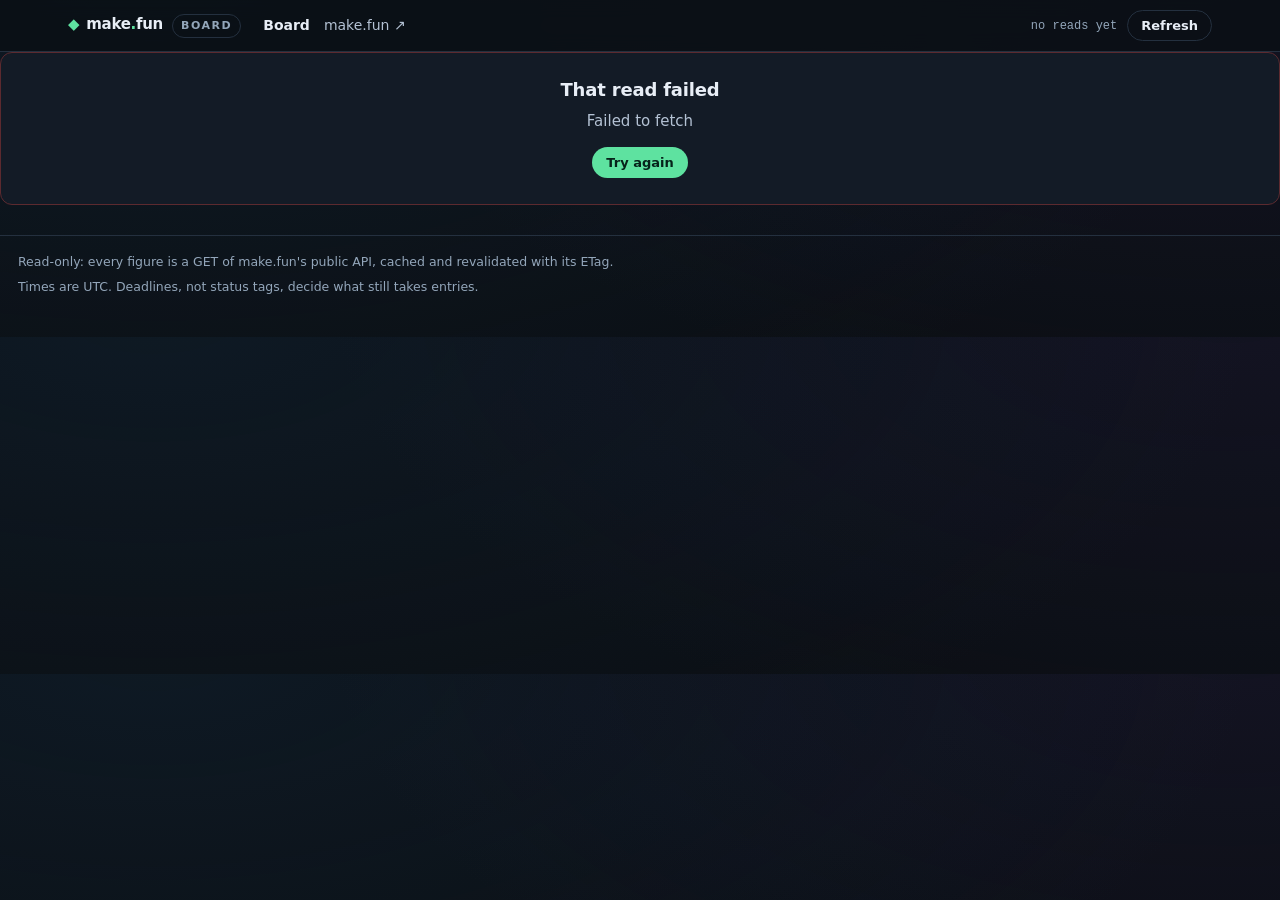
==== app/index.html @ bae96197 "make.fun frontend: board, bounty, leaderboard and profile on hash routes A static, no-build frontend" ====
<!doctype html>
<html lang="en">
  <head>
    <meta charset="utf-8" />
    <meta name="viewport" content="width=device-width, initial-scale=1" />
    <title>make.fun bounty board</title>
    <meta name="description" content="Open bounties on make.fun: each one's rewards, entry fee, deadline and entries, read from make.fun's public API." />
    <meta name="color-scheme" content="dark" />
    <link rel="stylesheet" href="style.css" />
    <script type="module" src="main.js"></script>
  </head>
  <body>
    <a class="skip" href="#main">Skip to content</a>

    <header class="top">
      <div class="top-in">
        <a class="brand" href="#/" aria-label="make.fun board, back to the bounty board">
          <span class="brand-mark" aria-hidden="true">◆</span>
          <span class="brand-text">make<span class="brand-dot">.</span>fun</span>
          <span class="brand-tag">board</span>
        </a>
        <nav class="top-nav" aria-label="Sections">
          <a href="#/" data-nav="board">Board</a>
          <a href="https://make.fun/bounties" rel="noopener">make.fun ↗</a>
        </nav>
        <div class="top-side">
          <span id="net" class="net" aria-live="polite">live data</span>
          <button id="refresh" class="btn btn-ghost" type="button">Refresh</button>
        </div>
      </div>
    </header>

    <main id="main" tabindex="-1"></main>

    <footer class="foot">
      <p>Read-only: every figure is a GET of make.fun's public API, cached and revalidated with its ETag.</p>
      <p id="foot-note" class="foot-note">Times are UTC. Deadlines, not status tags, decide what still takes entries.</p>
    </footer>

    <noscript>
      <p class="noscript">This board is a small JavaScript app: it needs scripting on to read make.fun's API.</p>
    </noscript>
  </body>
</html>
---- app/style.css ----
/* make.fun board — one stylesheet, no framework, no font or image from another origin. */

:root {
  --bg: #0b0f14;
  --bg-soft: #111823;
  --panel: #131b26;
  --panel-2: #182131;
  --line: #24303f;
  --line-soft: #1b2431;
  --ink: #e8eef6;
  --ink-2: #b4c2d4;
  --ink-3: #93a6ba;
  --accent: #5ee2a0;
  --accent-ink: #06231a;
  --gold: #ffc85c;
  --blue: #7cb8ff;
  --rose: #ff8f9c;
  --violet: #b79cff;
  --radius: 12px;
  --radius-sm: 8px;
  --shadow: 0 1px 2px #0006, 0 8px 24px #0000004d;
  --row-h: 46px;
  --mono: ui-monospace, SFMono-Regular, "SF Mono", Menlo, Consolas, "Liberation Mono", monospace;
  --sans: system-ui, -apple-system, "Segoe UI", Roboto, "Helvetica Neue", Arial, sans-serif;
}

* { box-sizing: border-box; }

html, body { margin: 0; padding: 0; }

body {
  background:
    radial-gradient(1100px 520px at 12% -8%, #16324a4d, transparent),
    radial-gradient(900px 460px at 96% -12%, #2c1f4d40, transparent),
    var(--bg);
  color: var(--ink);
  font: 15px/1.55 var(--sans);
  -webkit-text-size-adjust: 100%;
}

a { color: var(--blue); text-decoration: none; }
a:hover { text-decoration: underline; }
:focus-visible { outline: 2px solid var(--accent); outline-offset: 2px; border-radius: 4px; }

h1, h2, h3, h4 { margin: 0; line-height: 1.25; font-weight: 650; letter-spacing: -0.01em; }
h1 { font-size: clamp(22px, 2.6vw, 30px); }
h2 { font-size: 18px; }
h3 { font-size: 15px; }
p { margin: 0 0 10px; }
code { font: 13px/1.4 var(--mono); background: #0c121b; border: 1px solid var(--line-soft); padding: 1px 5px; border-radius: 5px; }

.skip {
  position: absolute; left: -9999px; top: 0; z-index: 20;
  background: var(--accent); color: var(--accent-ink); padding: 8px 12px; border-radius: 0 0 8px 0;
}
.skip:focus { left: 0; }
.sr-only {
  position: absolute; width: 1px; height: 1px; margin: -1px; padding: 0;
  overflow: hidden; clip: rect(0 0 0 0); white-space: nowrap; border: 0;
}
.noscript { margin: 24px; padding: 14px 16px; border: 1px solid var(--line); border-radius: var(--radius); background: var(--panel); }

/* ── top bar ───────────────────────────────────────────────────────────────── */

.top {
  position: sticky; top: 0; z-index: 10;
  backdrop-filter: blur(10px);
  background: #0b0f14cc;
  border-bottom: 1px solid var(--line);
}
.top-in {
  max-width: 1180px; margin: 0 auto;
  display: flex; align-items: center; gap: 14px;
  padding: 10px 18px;
}
.brand { display: inline-flex; align-items: baseline; gap: 7px; color: var(--ink); font-weight: 700; letter-spacing: -0.02em; }
.brand:hover { text-decoration: none; }
.brand-mark { color: var(--accent); font-size: 15px; }
.brand-dot { color: var(--accent); }
.brand-tag {
  font-size: 11px; text-transform: uppercase; letter-spacing: 0.14em; color: var(--ink-3);
  border: 1px solid var(--line); border-radius: 999px; padding: 2px 8px; margin-left: 2px;
}
.top-nav { display: flex; gap: 14px; margin-left: 8px; font-size: 14px; }
.top-nav a { color: var(--ink-2); }
.top-nav a[aria-current="page"] { color: var(--ink); font-weight: 600; }
.top-side { margin-left: auto; display: flex; align-items: center; gap: 10px; }
.net { font: 12px/1 var(--mono); color: var(--ink-3); white-space: nowrap; }
.net[data-tone="hit"] { color: var(--accent); }
.net[data-tone="stale"] { color: var(--gold); }

.btn {
  font: 600 13px/1 var(--sans); color: var(--ink);
  background: var(--panel-2); border: 1px solid var(--line);
  border-radius: 999px; padding: 8px 13px; cursor: pointer;
}
.btn:hover { border-color: #33445c; }
.btn:disabled { opacity: 0.55; cursor: default; }
.btn-ghost { background: transparent; }
.btn-accent { background: var(--accent); color: var(--accent-ink); border-color: transparent; }

/* ── page frame ────────────────────────────────────────────────────────────── */

.wrap { max-width: 1180px; margin: 0 auto; padding: 22px 18px 56px; }
.crumbs { display: flex; flex-wrap: wrap; gap: 8px; align-items: center; font-size: 13px; color: var(--ink-3); margin-bottom: 12px; }
.crumbs a { color: var(--ink-2); }
.spacer { flex: 1; }
.muted { color: var(--ink-3); }
.small { font-size: 13px; }
.mono { font-family: var(--mono); font-size: 12.5px; }
.nowrap { white-space: nowrap; }

.page-head { display: flex; flex-wrap: wrap; gap: 18px; align-items: flex-start; margin-bottom: 18px; }
.page-head .head-main { flex: 1 1 340px; min-width: 0; }
.page-head .head-side { flex: 0 1 300px; }
.lede { color: var(--ink-2); margin-top: 6px; max-width: 70ch; }

.chip-row { display: flex; flex-wrap: wrap; gap: 7px; margin: 12px 0; }
.chip {
  font: 12.5px/1 var(--sans); color: var(--ink-2);
  background: var(--panel); border: 1px solid var(--line-soft);
  border-radius: 999px; padding: 6px 11px;
}
.chip[aria-pressed="true"], .chip[data-on="true"] { background: #23354b; border-color: #33506f; color: var(--ink); }

/* ── stat blocks ───────────────────────────────────────────────────────────── */

.stats { display: flex; flex-wrap: wrap; gap: 10px; }
.stat {
  background: var(--panel); border: 1px solid var(--line-soft); border-radius: var(--radius-sm);
  padding: 9px 12px; min-width: 108px;
}
.stat .k { display: block; font-size: 11px; text-transform: uppercase; letter-spacing: 0.1em; color: var(--ink-3); }
.stat .v { display: block; font: 650 17px/1.3 var(--sans); color: var(--ink); margin-top: 2px; }
.stat .v.money { color: var(--accent); }
.stat .v.fee { color: var(--gold); }
.stat .v.soon { color: var(--rose); }
.stat .s { display: block; font-size: 12px; color: var(--ink-3); }

.panel {
  background: var(--panel); border: 1px solid var(--line-soft); border-radius: var(--radius);
  padding: 16px 18px; margin: 0 0 16px;
}
.panel > h2 { margin-bottom: 10px; }
.panel-head { display: flex; align-items: center; gap: 12px; flex-wrap: wrap; margin-bottom: 12px; }
.panel-head h2 { margin: 0; }

.kv { display: grid; grid-template-columns: repeat(auto-fit, minmax(190px, 1fr)); gap: 10px 18px; }
.kv div { min-width: 0; }
.kv dt { font-size: 11.5px; text-transform: uppercase; letter-spacing: 0.09em; color: var(--ink-3); }
.kv dd { margin: 3px 0 0; font-size: 14px; color: var(--ink); overflow-wrap: anywhere; }

/* ── pills and badges ──────────────────────────────────────────────────────── */

.pill {
  display: inline-flex; align-items: center; gap: 5px;
  font: 600 11.5px/1 var(--sans); letter-spacing: 0.02em;
  padding: 4px 9px; border-radius: 999px;
  border: 1px solid var(--line); background: var(--panel-2); color: var(--ink-2);
}
.pill.open { background: #10321f; border-color: #1f5c3a; color: var(--accent); }
.pill.shut { background: #2a2229; border-color: #4a3a41; color: var(--ink-3); }
.pill.soon { background: #3a2a12; border-color: #6b4d1c; color: var(--gold); }
.pill.prize { background: #1d2a44; border-color: #33507f; color: #cfe2ff; }
.pill.house { background: #2a2440; border-color: #463a70; color: var(--violet); }
.pill.warn { background: #3a1f24; border-color: #6b3039; color: var(--rose); }
.pill.plain { background: transparent; }
.verified { color: var(--accent); font-size: 12px; }
.avatar-wrap {
  width: 24px; height: 24px; flex: none;
  display: inline-flex; align-items: center; justify-content: center;
  border-radius: 999px; overflow: hidden;
  background: var(--panel-2); border: 1px solid var(--line);
}
.avatar-wrap.lg { width: 64px; height: 64px; border-width: 2px; }
.avatar-wrap .avatar { width: 100%; height: 100%; object-fit: cover; display: block; }
.avatar-wrap .initials { font: 700 10px/1 var(--sans); color: var(--ink-3); letter-spacing: 0.04em; }
.avatar-wrap.lg .initials { font-size: 22px; }

/* The one figure that keeps moving: its colour follows the clock, not the markup the view first drew. */
.stat .v[data-deadline], .fact .v[data-deadline] { color: var(--blue); }
.stat .v[data-deadline][data-tone="soon"], .fact .v[data-deadline][data-tone="soon"] { color: var(--rose); }
.stat .v[data-deadline][data-tone="open"], .fact .v[data-deadline][data-tone="open"] { color: var(--blue); }
.stat .v[data-deadline][data-tone="shut"], .fact .v[data-deadline][data-tone="shut"] { color: var(--ink-3); }

/* ── board cards ───────────────────────────────────────────────────────────── */

.cards { display: grid; grid-template-columns: repeat(auto-fill, minmax(330px, 1fr)); gap: 14px; }
.card {
  display: flex; flex-direction: column; gap: 11px;
  background: var(--panel); border: 1px solid var(--line-soft); border-radius: var(--radius);
  padding: 15px 16px;
}
.card:hover { border-color: #2c3d52; }
.card.ended { opacity: 0.72; }
.card-top { display: flex; align-items: center; gap: 9px; font-size: 12.5px; color: var(--ink-3); }
.card-title { font-size: 16px; font-weight: 640; color: var(--ink); }
.card-title a { color: inherit; }
.card-note { color: var(--ink-2); font-size: 13.5px; display: -webkit-box; -webkit-line-clamp: 2; -webkit-box-orient: vertical; overflow: hidden; }
.card-facts { display: grid; grid-template-columns: repeat(2, minmax(0, 1fr)); gap: 9px; margin-top: auto; }
.fact { background: var(--panel-2); border: 1px solid var(--line-soft); border-radius: var(--radius-sm); padding: 8px 10px; min-width: 0; }
.fact .k { display: block; font-size: 10.5px; text-transform: uppercase; letter-spacing: 0.1em; color: var(--ink-3); }
.fact .v { display: block; font-size: 14.5px; font-weight: 620; margin-top: 2px; }
.fact.money .v { color: var(--accent); }
.fact.fee .v { color: var(--gold); }
.fact.time .v { color: var(--blue); }
.fact.time.soon .v { color: var(--rose); }
.card-foot { display: flex; align-items: center; gap: 10px; font-size: 12.5px; color: var(--ink-3); }

/* ── tables (prizes, phases, solutions) ────────────────────────────────────── */

.rows { border: 1px solid var(--line-soft); border-radius: var(--radius-sm); overflow: hidden; }
.rows .row {
  display: grid; align-items: center; gap: 12px; padding: 9px 12px;
  border-top: 1px solid var(--line-soft); font-size: 13.5px;
}
.rows .row:first-child { border-top: 0; }
.rows .row.head { background: var(--panel-2); font-size: 11.5px; text-transform: uppercase; letter-spacing: 0.09em; color: var(--ink-3); }
.rows.prizes .row { grid-template-columns: 58px 1fr auto; }
.rows.phases .row { grid-template-columns: 1fr auto; }
.rows.sols .row { grid-template-columns: 1fr auto auto; }
.amt { color: var(--accent); font-weight: 620; font-variant-numeric: tabular-nums; }
.tnum { font-variant-numeric: tabular-nums; }

/* ── long text (rules, description) ────────────────────────────────────────── */

.prose { color: var(--ink-2); font-size: 14.5px; max-height: 320px; overflow: hidden; position: relative; }
.prose.open { max-height: none; }
.prose.fade::after {
  content: ""; position: absolute; inset: auto 0 0 0; height: 78px;
  background: linear-gradient(#131b2600, var(--panel));
  pointer-events: none;
}
.prose h3 { color: var(--ink); margin: 16px 0 7px; font-size: 15px; }
.prose h4 { color: var(--ink-2); margin: 14px 0 6px; font-size: 13.5px; text-transform: uppercase; letter-spacing: 0.06em; }
.prose ul, .prose ol { margin: 0 0 10px; padding-left: 20px; }
.prose li { margin: 3px 0; }
.prose strong { color: var(--ink); }
.crit { margin: 0; padding-left: 18px; color: var(--ink-2); font-size: 13.5px; }
.crit li { margin: 6px 0; }

/* ── leaderboard ───────────────────────────────────────────────────────────── */

/* The table and the entrant's own record side by side, the panel following the scroll. */
.lb-layout { display: grid; grid-template-columns: minmax(0, 1fr) 320px; gap: 14px; align-items: start; }
.lb-side { position: sticky; top: 66px; }
.lb-side .panel { margin-bottom: 0; }
@media (max-width: 1040px) {
  .lb-layout { grid-template-columns: 1fr; }
  .lb-side { position: static; }
}

.board-tools { display: flex; flex-wrap: wrap; gap: 10px; align-items: center; margin-bottom: 12px; }
.field { display: flex; align-items: center; gap: 7px; font-size: 13px; color: var(--ink-3); }
.field input[type="search"], .field input[type="text"] {
  font: 14px/1 var(--sans); color: var(--ink); background: var(--panel-2);
  border: 1px solid var(--line); border-radius: 999px; padding: 8px 12px; min-width: 190px;
}
.field label { cursor: pointer; }

.lb { border: 1px solid var(--line-soft); border-radius: var(--radius); overflow: hidden; background: var(--panel); }
.lb-head, .lb-row { display: grid; align-items: center; gap: 10px; padding: 0 12px; }
.lb-head {
  position: sticky; top: 0; z-index: 3;
  background: var(--panel-2); border-bottom: 1px solid var(--line);
  font-size: 11.5px; text-transform: uppercase; letter-spacing: 0.08em; color: var(--ink-3);
  height: 40px;
}
.lb-head button {
  background: none; border: 0; color: inherit; font: inherit; text-transform: inherit;
  letter-spacing: inherit; padding: 4px 0; cursor: pointer; text-align: left;
}
.lb-head button[data-sorted="true"] { color: var(--ink); }
/* A fixed height, so the drawn window never depends on the rows drawn into it. */
.lb-view { overflow: auto; height: 70vh; max-height: 70vh; contain: content; }
.lb-row {
  height: var(--row-h); border-bottom: 1px solid var(--line-soft);
  font-size: 13.5px; color: var(--ink-2);
}
.lb-row:hover { background: #18213180; }
.lb-row.picked { background: #1c2b3f; }
.lb-row.eligible { box-shadow: inset 3px 0 0 var(--accent); }
.lb-row > * { min-width: 0; overflow: hidden; text-overflow: ellipsis; white-space: nowrap; }
.lb-rank { font-variant-numeric: tabular-nums; font-weight: 620; color: var(--ink); text-align: right; }
.lb-rank.wins { color: var(--accent); }
.lb-who { display: flex; align-items: center; gap: 8px; }
.lb-who .t { color: var(--ink); font-weight: 600; }
.lb-who .s { color: var(--ink-3); font-size: 12.5px; }
.lb-num { text-align: right; font-variant-numeric: tabular-nums; color: var(--ink); }
.lb-num.dim { color: var(--ink-3); }
.lb-empty { padding: 26px 14px; text-align: center; color: var(--ink-3); }
.lb-foot { display: flex; gap: 12px; flex-wrap: wrap; align-items: center; margin-top: 10px; font-size: 12.5px; color: var(--ink-3); }
.detail { margin-top: 16px; }

.cols { counter-reset: none; }
.grid-cols { display: grid; gap: 10px; }

/* ── states ────────────────────────────────────────────────────────────────── */

.skeleton { background: linear-gradient(90deg, #182131, #1e2938, #182131); background-size: 200% 100%; animation: shimmer 1.3s linear infinite; border-radius: var(--radius-sm); }
.sk-card { height: 168px; }
.sk-line { height: 12px; margin: 8px 0; }
.sk-title { height: 22px; width: 45%; margin-bottom: 16px; }
@keyframes shimmer { from { background-position: 200% 0; } to { background-position: -200% 0; } }

.state { border: 1px solid var(--line); border-radius: var(--radius); background: var(--panel); padding: 26px 22px; text-align: center; }
.state h2 { margin-bottom: 8px; }
.state p { color: var(--ink-2); max-width: 60ch; margin: 0 auto 14px; }
.state.bad { border-color: #5c2a2f; }
.pcard { display: flex; gap: 10px; align-items: center; background: var(--panel); border: 1px solid var(--line-soft); border-radius: var(--radius-sm); padding: 10px 12px; }
.pcard .who { min-width: 0; }
.pcard .who .h { font-weight: 640; color: var(--ink); }

.foot { border-top: 1px solid var(--line); margin-top: 30px; padding: 16px 18px 34px; color: var(--ink-3); font-size: 12.5px; }
.foot p { max-width: 90ch; margin: 0 0 6px; }
.foot-note { color: var(--ink-3); }
#main { scroll-margin-top: 70px; }

/* ── phones ────────────────────────────────────────────────────────────────── */

@media (max-width: 760px) {
  .top-in { flex-wrap: wrap; gap: 10px; padding: 9px 14px; }
  .top-nav { order: 3; margin-left: 0; }
  .top-side { margin-left: auto; }
  .wrap { padding: 16px 14px 44px; }
  .cards { grid-template-columns: 1fr; }
  .page-head { gap: 12px; }
  .kv { grid-template-columns: 1fr; }
  .lb-head, .lb-row { gap: 8px; padding: 0 9px; }
  .lb-hide-sm { display: none; }
  .stat { min-width: 92px; padding: 8px 10px; }
  .stat .v { font-size: 15.5px; }
  .lb-view { height: 62vh; max-height: 62vh; }
}

@media (prefers-reduced-motion: reduce) {
  .skeleton { animation: none; }
  * { scroll-behavior: auto; }
}
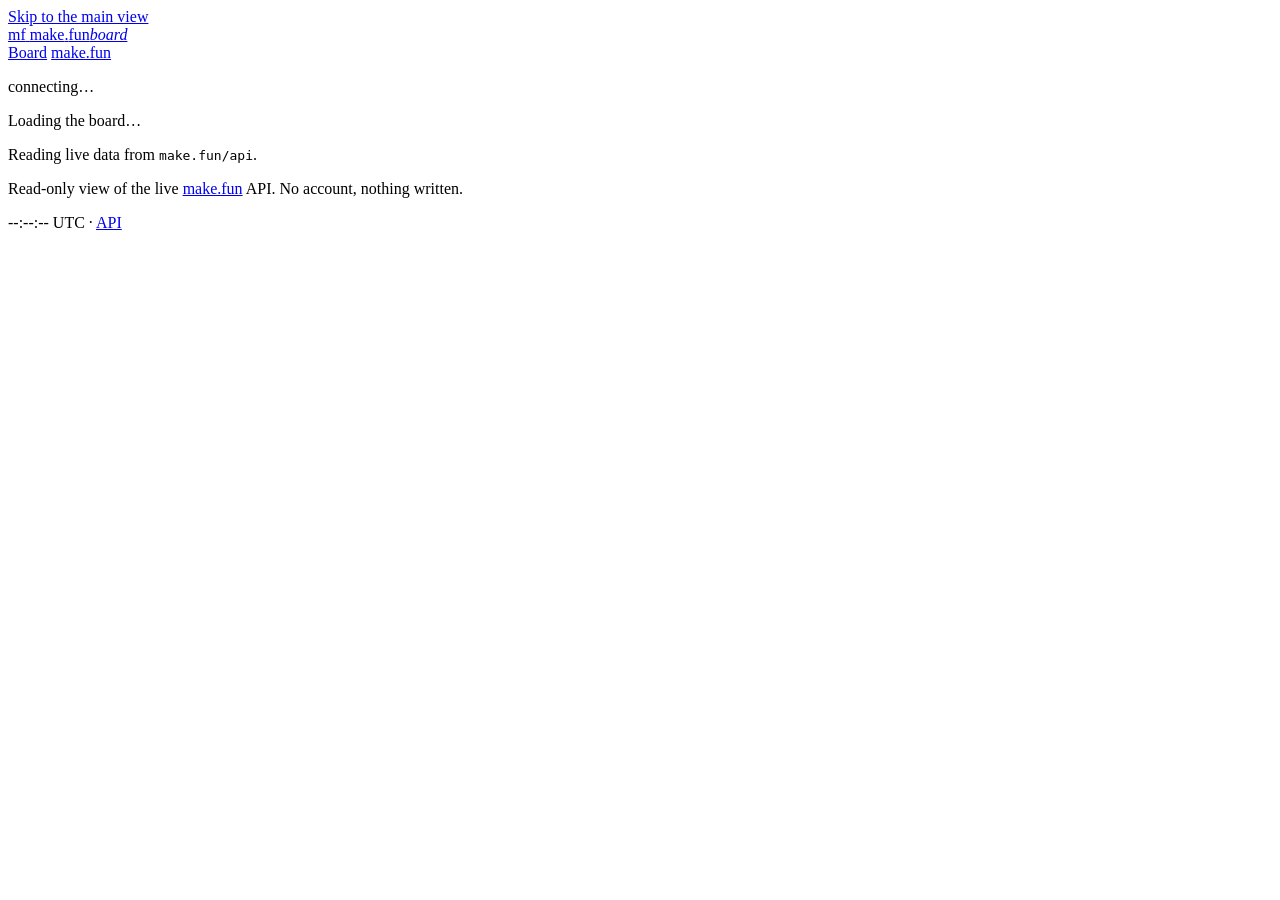
==== commit 89180fd7: "Rebuild the make.fun frontend entry from scratch" ====
--- a/app/index.html
+++ b/app/index.html
@@ -1,44 +1,47 @@
 <!doctype html>
 <html lang="en">
-  <head>
-    <meta charset="utf-8" />
-    <meta name="viewport" content="width=device-width, initial-scale=1" />
-    <title>make.fun bounty board</title>
-    <meta name="description" content="Open bounties on make.fun: each one's rewards, entry fee, deadline and entries, read from make.fun's public API." />
-    <meta name="color-scheme" content="dark" />
-    <link rel="stylesheet" href="style.css" />
-    <script type="module" src="main.js"></script>
-  </head>
-  <body>
-    <a class="skip" href="#main">Skip to content</a>
+<head>
+<meta charset="utf-8">
+<meta name="viewport" content="width=device-width, initial-scale=1">
+<meta name="color-scheme" content="dark light">
+<title>make.fun board — live bounties, leaderboards, profiles</title>
+<meta name="description" content="A fast read-only client for make.fun: open bounties with rewards, entry fees and countdowns, full bounty pages, live leaderboards and public profiles.">
+<link rel="stylesheet" href="/style.css">
+<link rel="icon" href="/icon.svg" type="image/svg+xml">
+</head>
+<body>
+<a class="skip" href="#view">Skip to the main view</a>
 
-    <header class="top">
-      <div class="top-in">
-        <a class="brand" href="#/" aria-label="make.fun board, back to the bounty board">
-          <span class="brand-mark" aria-hidden="true">◆</span>
-          <span class="brand-text">make<span class="brand-dot">.</span>fun</span>
-          <span class="brand-tag">board</span>
-        </a>
-        <nav class="top-nav" aria-label="Sections">
-          <a href="#/" data-nav="board">Board</a>
-          <a href="https://make.fun/bounties" rel="noopener">make.fun ↗</a>
-        </nav>
-        <div class="top-side">
-          <span id="net" class="net" aria-live="polite">live data</span>
-          <button id="refresh" class="btn btn-ghost" type="button">Refresh</button>
-        </div>
-      </div>
-    </header>
+<header class="top">
+  <div class="top-in">
+    <a class="brand" href="#/" aria-label="make.fun board, home">
+      <span class="brand-mark" aria-hidden="true">mf</span>
+      <span class="brand-text">make<span class="brand-dot">.</span>fun<em>board</em></span>
+    </a>
+    <nav class="topnav" aria-label="Primary">
+      <a href="#/" data-nav="board">Board</a>
+      <a href="https://make.fun/bounties" rel="noopener">make.fun</a>
+    </nav>
+    <p class="live" id="live" aria-live="polite" aria-atomic="true">connecting…</p>
+  </div>
+</header>
 
-    <main id="main" tabindex="-1"></main>
+<nav class="crumbs" id="crumbs" aria-label="Breadcrumb"></nav>
 
-    <footer class="foot">
-      <p>Read-only: every figure is a GET of make.fun's public API, cached and revalidated with its ETag.</p>
-      <p id="foot-note" class="foot-note">Times are UTC. Deadlines, not status tags, decide what still takes entries.</p>
-    </footer>
+<main id="view" tabindex="-1" aria-busy="true">
+  <div class="boot">
+    <p class="boot-line">Loading the board…</p>
+    <p class="boot-hint">Reading live data from <code>make.fun/api</code>.</p>
+  </div>
+</main>
 
-    <noscript>
-      <p class="noscript">This board is a small JavaScript app: it needs scripting on to read make.fun's API.</p>
-    </noscript>
-  </body>
+<footer class="foot">
+  <div class="foot-in">
+    <p>Read-only view of the live <a href="https://make.fun" rel="noopener">make.fun</a> API. No account, nothing written.</p>
+    <p class="foot-meta"><span id="clock">--:--:--</span> UTC · <a href="https://make.fun/api/openapi.json" rel="noopener">API</a></p>
+  </div>
+</footer>
+
+<script type="module" src="/main.js"></script>
+</body>
 </html>
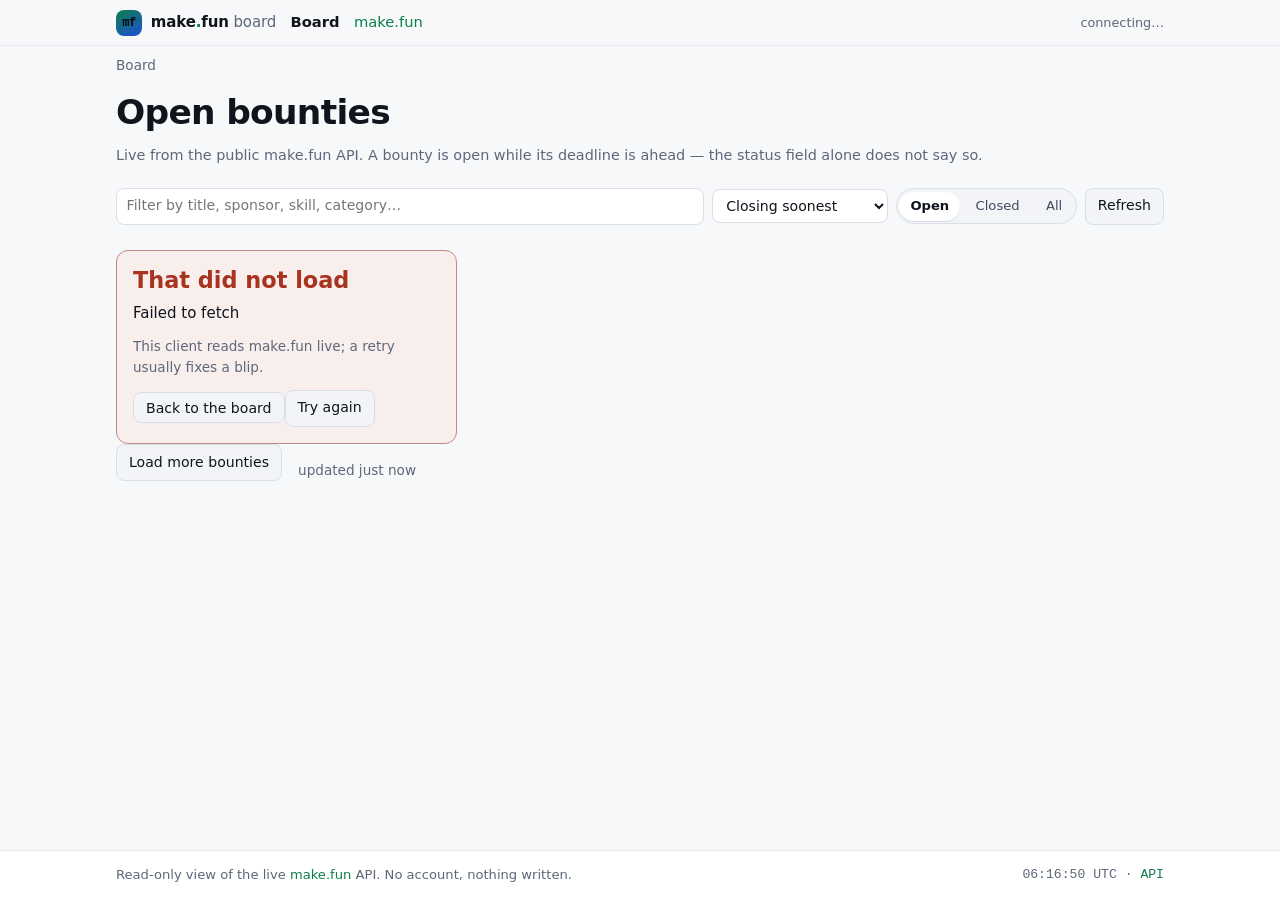
==== commit be01d6e5: "Use relative asset paths so the app works from a served output directory" ====
--- a/app/index.html
+++ b/app/index.html
@@ -6,8 +6,8 @@
 <meta name="color-scheme" content="dark light">
 <title>make.fun board — live bounties, leaderboards, profiles</title>
 <meta name="description" content="A fast read-only client for make.fun: open bounties with rewards, entry fees and countdowns, full bounty pages, live leaderboards and public profiles.">
-<link rel="stylesheet" href="/style.css">
-<link rel="icon" href="/icon.svg" type="image/svg+xml">
+<link rel="stylesheet" href="./style.css">
+<link rel="icon" href="./icon.svg" type="image/svg+xml">
 </head>
 <body>
 <a class="skip" href="#view">Skip to the main view</a>
@@ -42,6 +42,6 @@
   </div>
 </footer>
 
-<script type="module" src="/main.js"></script>
+<script type="module" src="./main.js"></script>
 </body>
 </html>
--- a/app/style.css
+++ b/app/style.css
@@ -0,0 +1,319 @@
+/* make.fun board — a plain-CSS client. No framework, no external fonts. */
+
+:root {
+  --bg: #08090c;
+  --bg-2: #0e1016;
+  --panel: #12151d;
+  --panel-2: #171b25;
+  --line: #232937;
+  --line-soft: #1b202b;
+  --ink: #eef1f7;
+  --ink-2: #b6becd;
+  --ink-3: #8b93a5;
+  --accent: #6ee7a8;
+  --accent-ink: #06210f;
+  --warm: #ffcc66;
+  --hot: #ff8a7a;
+  --cool: #8ab4ff;
+  --radius: 12px;
+  --radius-sm: 8px;
+  --rowh: 56px;
+  --wrap: 1080px;
+  --font: system-ui, -apple-system, "Segoe UI", Roboto, Helvetica, Arial, sans-serif;
+  --mono: ui-monospace, SFMono-Regular, Menlo, Consolas, "Liberation Mono", monospace;
+}
+
+@media (prefers-color-scheme: light) {
+  :root {
+    --bg: #f7f8fa;
+    --bg-2: #ffffff;
+    --panel: #ffffff;
+    --panel-2: #f2f4f8;
+    --line: #d9dee7;
+    --line-soft: #e7eaf0;
+    --ink: #10141c;
+    --ink-2: #414a5c;
+    --ink-3: #5d6779;
+    --accent: #0d7f4a;
+    --accent-ink: #ffffff;
+    --warm: #8a5a00;
+    --hot: #a8341f;
+    --cool: #1d4ed8;
+  }
+}
+
+* { box-sizing: border-box; }
+
+html { -webkit-text-size-adjust: 100%; }
+
+body {
+  margin: 0;
+  background: var(--bg);
+  color: var(--ink);
+  font: 15px/1.55 var(--font);
+  min-height: 100vh;
+  display: flex;
+  flex-direction: column;
+}
+
+h1, h2, h3, h4 { line-height: 1.22; margin: 0 0 .5rem; }
+h1 { font-size: clamp(1.5rem, 1.2rem + 1.6vw, 2.15rem); letter-spacing: -.02em; }
+h2 { font-size: clamp(1.15rem, 1.05rem + .5vw, 1.4rem); }
+h3 { font-size: 1rem; text-transform: uppercase; letter-spacing: .06em; color: var(--ink-3); }
+p { margin: 0 0 .7rem; }
+a { color: var(--accent); text-decoration: none; }
+a:hover { text-decoration: underline; }
+code, pre, .num { font-family: var(--mono); }
+code { font-size: .92em; background: var(--panel-2); padding: .1em .35em; border-radius: 5px; }
+hr { border: 0; border-top: 1px solid var(--line-soft); margin: 1.1rem 0; }
+:focus-visible { outline: 2px solid var(--accent); outline-offset: 2px; }
+
+.skip {
+  position: absolute; left: -9999px; top: 0; padding: .6rem .9rem;
+  background: var(--accent); color: var(--accent-ink); border-radius: 0 0 var(--radius-sm) 0;
+}
+.skip:focus { left: 0; z-index: 30; }
+
+/* ---------- top bar ---------- */
+
+.top {
+  position: sticky; top: 0; z-index: 20;
+  background: color-mix(in srgb, var(--bg) 88%, transparent);
+  backdrop-filter: blur(10px);
+  border-bottom: 1px solid var(--line-soft);
+}
+.top-in {
+  max-width: var(--wrap); margin: 0 auto;
+  display: flex; align-items: center; gap: .9rem;
+  padding: .6rem 1rem;
+}
+.brand { display: flex; align-items: center; gap: .55rem; color: var(--ink); flex: 0 0 auto; }
+.brand:hover { text-decoration: none; }
+.brand-mark {
+  width: 26px; height: 26px; border-radius: 8px; flex: 0 0 auto;
+  background: linear-gradient(150deg, var(--accent), var(--cool));
+  color: #05070a; font: 700 12px/26px var(--mono); text-align: center; letter-spacing: -.04em;
+}
+.brand-text { font-weight: 650; letter-spacing: -.01em; }
+.brand-dot { color: var(--accent); }
+.brand-text em { font-style: normal; color: var(--ink-3); font-weight: 500; margin-left: .3rem; }
+.topnav { display: flex; gap: .9rem; font-size: .92rem; }
+.topnav a[aria-current="page"] { color: var(--ink); font-weight: 600; }
+.live {
+  margin: 0 0 0 auto; font-size: .8rem; color: var(--ink-3);
+  white-space: nowrap; overflow: hidden; text-overflow: ellipsis;
+}
+.live b { color: var(--ink-2); font-weight: 600; }
+
+.crumbs { max-width: var(--wrap); width: 100%; margin: 0 auto; padding: .55rem 1rem 0; font-size: .85rem; color: var(--ink-3); }
+.crumbs:empty { display: none; }
+.crumbs a { color: var(--ink-2); }
+.crumbs .sep { margin: 0 .4rem; opacity: .55; }
+
+main { max-width: var(--wrap); width: 100%; margin: 0 auto; padding: 1rem 1rem 3rem; flex: 1 1 auto; }
+main:focus { outline: none; }
+main[aria-busy="true"] { cursor: progress; }
+
+/* ---------- shared bits ---------- */
+
+.pill {
+  display: inline-flex; align-items: center; gap: .3rem;
+  padding: .12rem .5rem; border-radius: 999px;
+  border: 1px solid var(--line); background: var(--panel-2);
+  font-size: .75rem; color: var(--ink-2); white-space: nowrap;
+}
+.pill.ok { color: var(--accent); border-color: color-mix(in srgb, var(--accent) 45%, var(--line)); }
+.pill.warm { color: var(--warm); border-color: color-mix(in srgb, var(--warm) 45%, var(--line)); }
+.pill.hot { color: var(--hot); border-color: color-mix(in srgb, var(--hot) 45%, var(--line)); }
+.pill.cool { color: var(--cool); border-color: color-mix(in srgb, var(--cool) 45%, var(--line)); }
+.pill.quiet { color: var(--ink-3); }
+
+.btn {
+  appearance: none; cursor: pointer;
+  background: var(--panel-2); color: var(--ink);
+  border: 1px solid var(--line); border-radius: var(--radius-sm);
+  padding: .42rem .75rem; font: inherit; font-size: .88rem;
+}
+.btn:hover { border-color: var(--ink-3); }
+.btn.primary { background: var(--accent); color: var(--accent-ink); border-color: transparent; font-weight: 600; }
+.btn[disabled] { opacity: .55; cursor: default; }
+
+.card {
+  background: var(--panel); border: 1px solid var(--line-soft);
+  border-radius: var(--radius); padding: 1rem;
+}
+section.block { margin: 1.2rem 0 0; }
+section.block > h2 { margin-bottom: .6rem; }
+
+.head { display: flex; flex-wrap: wrap; align-items: flex-end; gap: .6rem 1rem; margin-bottom: .8rem; }
+.head h1 { margin: 0; }
+.head .sub { color: var(--ink-3); font-size: .9rem; margin: 0; }
+
+.stats { display: flex; flex-wrap: wrap; gap: .5rem; margin: .2rem 0 .2rem; }
+.stat {
+  background: var(--panel); border: 1px solid var(--line-soft); border-radius: var(--radius-sm);
+  padding: .45rem .65rem; min-width: 104px;
+}
+.stat dt { font-size: .7rem; text-transform: uppercase; letter-spacing: .07em; color: var(--ink-3); }
+.stat dd { margin: .1rem 0 0; font: 600 1.05rem/1.2 var(--font); }
+.stat dd small { font-weight: 500; font-size: .78rem; color: var(--ink-3); }
+
+.note { color: var(--ink-3); font-size: .85rem; }
+.mono-note { font-family: var(--mono); font-size: .78rem; color: var(--ink-3); word-break: break-all; }
+
+.boot { padding: 3rem 0; color: var(--ink-3); }
+.boot-line { font-size: 1.05rem; color: var(--ink-2); }
+.skel { height: 84px; border-radius: var(--radius); background: var(--panel); border: 1px solid var(--line-soft); margin-bottom: .7rem; }
+
+.err {
+  border: 1px solid color-mix(in srgb, var(--hot) 50%, var(--line));
+  background: color-mix(in srgb, var(--hot) 8%, var(--panel));
+  border-radius: var(--radius); padding: 1rem;
+}
+.err h2 { color: var(--hot); }
+
+/* ---------- board ---------- */
+
+.toolbar {
+  display: flex; flex-wrap: wrap; gap: .5rem; align-items: center;
+  position: sticky; top: 47px; z-index: 10;
+  padding: .55rem 0; margin-bottom: .3rem;
+  background: linear-gradient(var(--bg) 70%, transparent);
+}
+.toolbar input[type="search"], .toolbar select {
+  background: var(--panel); color: var(--ink); border: 1px solid var(--line);
+  border-radius: var(--radius-sm); padding: .42rem .6rem; font: inherit; font-size: .88rem;
+}
+.toolbar input[type="search"] { flex: 1 1 220px; min-width: 0; }
+.tabs { display: flex; gap: .25rem; padding: .15rem; background: var(--panel-2); border-radius: 999px; border: 1px solid var(--line); }
+.tabs button {
+  appearance: none; background: none; border: 0; color: var(--ink-2); font: inherit; font-size: .82rem;
+  padding: .28rem .7rem; border-radius: 999px; cursor: pointer;
+}
+.tabs button[aria-pressed="true"] { background: var(--panel); color: var(--ink); font-weight: 600; box-shadow: 0 1px 0 var(--line); }
+
+.grid { display: grid; gap: .8rem; grid-template-columns: repeat(auto-fill, minmax(320px, 1fr)); }
+
+.bcard { display: flex; flex-direction: column; gap: .55rem; position: relative; }
+.bcard:hover { border-color: var(--line); }
+.top-row { display: flex; align-items: center; gap: .45rem; flex-wrap: wrap; font-size: .78rem; color: var(--ink-3); }
+.top-row .note { font-size: .78rem; }
+.bcard .top-row { display: flex; align-items: center; gap: .5rem; font-size: .78rem; color: var(--ink-3); }
+.bcard h3.title { font-size: 1.02rem; text-transform: none; letter-spacing: -.01em; color: var(--ink); margin: 0; }
+.bcard h3.title a { color: inherit; }
+.bcard h3.title a:hover { color: var(--accent); text-decoration: none; }
+.bcard .sponsor { display: inline-flex; align-items: center; gap: .35rem; color: var(--ink-2); }
+.bcard .sponsor img { width: 16px; height: 16px; border-radius: 4px; }
+.bcard .desc {
+  margin: 0; color: var(--ink-2); font-size: .86rem;
+  display: -webkit-box; -webkit-line-clamp: 2; -webkit-box-orient: vertical; overflow: hidden;
+}
+.bcard .prices { display: flex; flex-wrap: wrap; gap: .35rem; align-items: baseline; }
+.price { font-weight: 700; font-size: 1.12rem; letter-spacing: -.02em; }
+.price.pot { color: var(--warm); }
+.bcard .facts { display: flex; flex-wrap: wrap; gap: .35rem .5rem; align-items: center; margin-top: auto; padding-top: .35rem; border-top: 1px solid var(--line-soft); }
+.spacer { flex: 1 1 auto; }
+.ended .title a, .ended .price { opacity: .62; }
+
+/* ---------- bounty page ---------- */
+
+.bounty-hero { display: grid; gap: 1rem; grid-template-columns: minmax(0, 2fr) minmax(220px, 1fr); }
+@media (max-width: 780px) { .bounty-hero { grid-template-columns: 1fr; } }
+.bounty-hero .lede { color: var(--ink-2); }
+.side { display: grid; gap: .5rem; align-content: start; }
+.side .row { display: flex; justify-content: space-between; gap: .6rem; padding: .35rem 0; border-bottom: 1px dashed var(--line-soft); font-size: .88rem; }
+.side .row:last-child { border-bottom: 0; }
+.side .row dt { color: var(--ink-3); }
+.side .row dd { margin: 0; text-align: right; font-weight: 600; }
+
+.split { display: grid; gap: 1rem; grid-template-columns: repeat(auto-fit, minmax(280px, 1fr)); }
+.table-wrap { max-width: 100%; overflow-x: auto; border: 1px solid var(--line-soft); border-radius: var(--radius-sm); }
+.table { width: 100%; border-collapse: collapse; font-size: .88rem; }
+.table th, .table td { text-align: left; padding: .35rem .5rem; border-bottom: 1px solid var(--line-soft); }
+.table tr:last-child td { border-bottom: 0; }
+.table th { color: var(--ink-3); font-weight: 600; font-size: .75rem; text-transform: uppercase; letter-spacing: .06em; }
+.table td.n, .table th.n { text-align: right; font-family: var(--mono); }
+
+.timeline { list-style: none; margin: 0; padding: 0; display: grid; gap: .7rem; }
+.timeline li { border-left: 2px solid var(--line); padding: .1rem 0 .1rem .8rem; }
+.timeline li.running { border-color: var(--accent); }
+.timeline .when { font-size: .78rem; color: var(--ink-3); font-family: var(--mono); }
+.timeline .what { font-weight: 600; }
+
+.list { margin: 0; padding-left: 1.1rem; color: var(--ink-2); }
+.list li { margin-bottom: .3rem; }
+.prose { color: var(--ink-2); max-width: 74ch; overflow-wrap: anywhere; }
+.prose h2, .prose h3, .prose h4 { color: var(--ink); text-transform: none; letter-spacing: 0; margin-top: 1.1rem; }
+.prose h3 { font-size: 1.02rem; }
+.prose ul, .prose ol { padding-left: 1.2rem; }
+.prose li { margin-bottom: .28rem; }
+.prose pre { background: var(--panel-2); border: 1px solid var(--line-soft); border-radius: var(--radius-sm); padding: .6rem .7rem; overflow-x: auto; font-size: .82rem; }
+.prose code { background: var(--panel-2); }
+.prose blockquote { margin: 0 0 .7rem; padding: .1rem .8rem; border-left: 2px solid var(--line); color: var(--ink-3); }
+.prose.clamp { max-height: 22rem; overflow: hidden; position: relative; }
+.prose.clamp::after { content: ""; position: absolute; inset: auto 0 0; height: 4rem; background: linear-gradient(transparent, var(--panel)); }
+
+/* ---------- leaderboard ---------- */
+
+.lb-head { display: grid; grid-template-columns: var(--cols); gap: .5rem; align-items: center; padding: .4rem .6rem; font-size: .72rem; text-transform: uppercase; letter-spacing: .06em; color: var(--ink-3); border-bottom: 1px solid var(--line); }
+.vwrap { overflow: auto; max-height: min(70vh, 720px); border: 1px solid var(--line-soft); border-radius: var(--radius); background: var(--panel); }
+.vpad { position: relative; width: 100%; }
+.vrow {
+  position: absolute; left: 0; right: 0; height: var(--rowh);
+  display: grid; grid-template-columns: var(--cols); gap: .5rem; align-items: center;
+  padding: 0 .6rem; border-bottom: 1px solid var(--line-soft); font-size: .87rem;
+}
+.vrow:hover { background: var(--panel-2); }
+.vrow .rank { font: 700 .95rem/1 var(--mono); color: var(--ink-3); }
+.vrow.top1 .rank { color: var(--warm); }
+.vrow .who { min-width: 0; }
+.vrow .who .h { display: flex; align-items: center; gap: .4rem; min-width: 0; }
+.vrow .who .h a { font-weight: 600; color: var(--ink); overflow: hidden; text-overflow: ellipsis; white-space: nowrap; }
+.vrow .who .h .range { flex: 0 0 auto; font-family: var(--mono); }
+.vrow .who .t { color: var(--ink-3); font-size: .78rem; overflow: hidden; text-overflow: ellipsis; white-space: nowrap; display: block; }
+.vrow .cell { font-family: var(--mono); font-size: .82rem; color: var(--ink-2); overflow: hidden; text-overflow: ellipsis; white-space: nowrap; }
+.vrow .cell.num, .lb-head .sortable.num { text-align: right; }
+.vrow .cell.flags { display: flex; gap: .3rem; align-items: center; overflow: hidden; font-family: var(--font); }
+.vrow .cell b { color: var(--ink); font-weight: 600; }
+.lb-head .sortable:hover { color: var(--ink); text-decoration: underline; }
+.av { width: 26px; height: 26px; border-radius: 999px; background: var(--panel-2); flex: 0 0 auto; object-fit: cover; }
+
+/* ---------- profile ---------- */
+
+.p-head { display: flex; gap: 1rem; align-items: center; flex-wrap: wrap; }
+.p-head .pfp { width: 72px; height: 72px; border-radius: 999px; background: var(--panel-2); object-fit: cover; }
+.p-head .id { min-width: 0; }
+.p-head .handle { font-family: var(--mono); color: var(--ink-3); }
+.bio { max-width: 70ch; color: var(--ink-2); }
+.sol { display: flex; gap: .6rem; align-items: flex-start; padding: .6rem 0; border-bottom: 1px solid var(--line-soft); }
+.sol:last-child { border-bottom: 0; }
+.sol .sol-main { min-width: 0; flex: 1 1 auto; }
+.sol .sol-title { font-weight: 600; }
+.sol .sol-sub { font-size: .8rem; color: var(--ink-3); }
+.sol .sol-side { text-align: right; white-space: nowrap; }
+
+/* ---------- footer ---------- */
+
+.foot { border-top: 1px solid var(--line-soft); background: var(--bg-2); }
+.foot-in {
+  max-width: var(--wrap); margin: 0 auto; padding: .9rem 1rem;
+  display: flex; flex-wrap: wrap; gap: .4rem 1rem; justify-content: space-between;
+  font-size: .82rem; color: var(--ink-3);
+}
+.foot p { margin: 0; }
+.foot-meta { font-family: var(--mono); }
+
+@media (prefers-reduced-motion: reduce) {
+  * { animation: none !important; transition: none !important; scroll-behavior: auto !important; }
+}
+
+@media (max-width: 560px) {
+  body { font-size: 14.5px; }
+  .toolbar { top: 44px; }
+  .grid { grid-template-columns: 1fr; }
+  .lb-head, .vrow { grid-template-columns: var(--cols-sm, var(--cols)); }
+  .lb-head .extra, .vrow .cell.extra { display: none; }
+  .stat { min-width: 88px; flex: 1 1 88px; }
+  .bounty-hero { grid-template-columns: 1fr; }
+  h1 { font-size: 1.45rem; }
+}
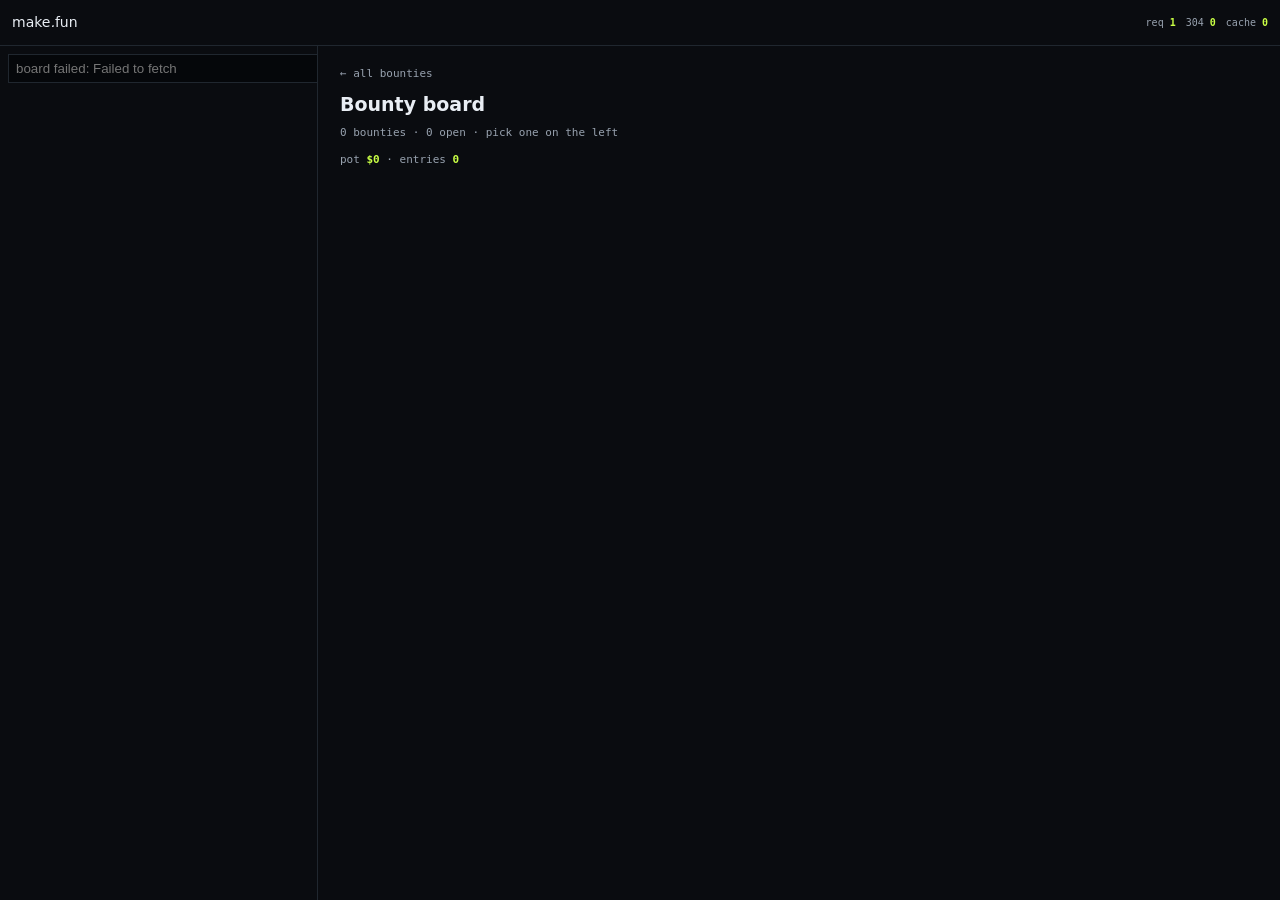
==== commit e7169556: "Rebuild the make.fun board as one inline page with an ETag cache and a virtual leaderboard" ====
--- a/app/index.html
+++ b/app/index.html
@@ -1,47 +1,148 @@
-<!doctype html>
-<html lang="en">
-<head>
-<meta charset="utf-8">
-<meta name="viewport" content="width=device-width, initial-scale=1">
-<meta name="color-scheme" content="dark light">
-<title>make.fun board — live bounties, leaderboards, profiles</title>
-<meta name="description" content="A fast read-only client for make.fun: open bounties with rewards, entry fees and countdowns, full bounty pages, live leaderboards and public profiles.">
-<link rel="stylesheet" href="./style.css">
-<link rel="icon" href="./icon.svg" type="image/svg+xml">
-</head>
-<body>
-<a class="skip" href="#view">Skip to the main view</a>
+<!doctype html><html lang=en><head><meta charset=utf-8><meta name=viewport content="width=device-width,initial-scale=1"><title>make.fun · board</title>
+<style>
+body{margin:0;height:100vh;display:grid;grid-template:46px 1fr/318px 1fr;overflow:hidden;background:#0a0c10;color:#e9eef4;font:14px/1.5 system-ui,sans-serif}
+a{color:inherit;text-decoration:none}[hidden]{display:none!important}
+header{grid-column:1/3;display:flex;justify-content:space-between;align-items:center;padding:0 12px;border-bottom:1px solid #20272f}
+#m{display:flex;gap:10px;font:10px monospace;color:#98a2af}
+#l{overflow-y:auto;overflow-x:hidden;border-right:1px solid #20272f}
+#f{display:block;width:calc(100% - 16px);margin:8px;padding:6px 7px;background:#05070a;border:1px solid #20272f;color:inherit}
+#r a{display:block;padding:9px 12px;border-bottom:1px solid #12171d}
+#r a:hover,#r a.o{background:#11161c}
+#r a>b{display:block;color:#e9eef4;font-size:13px;white-space:nowrap;overflow:hidden;text-overflow:ellipsis;padding-right:58px}
+#r i{float:right;font:11px monospace;color:#98a2af;font-style:normal}
+#r small{display:block;font:10px monospace;color:#98a2af;white-space:nowrap;overflow:hidden;text-overflow:ellipsis}
+#v>a,p{font:11px/1.7 monospace;color:#98a2af}
+#r small b{margin-right:4px}
+b,p b{color:#c9ff45}
+#v{overflow-y:auto;padding:16px 22px 40px}
+#l,#v{scrollbar-width:thin;scrollbar-color:#2a333d #0a0c10}
+h1{font-size:19px;margin:6px 0}
+p{margin:0 0 8px}
+.bt{display:inline-block;margin:2px 0 10px;padding:6px 10px;background:#c9ff45;color:#000;font:700 12px system-ui}
+.vh,.vr{display:grid;grid-template-columns:46px 1fr 110px 86px;align-items:center;padding:0 26px;font:11px monospace}
+.vh{height:24px;font-size:9px;text-transform:uppercase;color:#98a2af;border-bottom:1px solid #20272f}
+.vh span:nth-child(n+3),.vr span:nth-child(n+3){text-align:right}
+.vs{height:calc(100vh - 158px);overflow:auto;max-width:820px}
+.vr{height:34px;border-bottom:1px solid #141a21}
+@media(max-width:700px){body{grid-template:46px 1fr/1fr}body.det #l{display:none}body:not(.det) #v{display:none}}
+</style>
+</head><body>
+<header><a href="#/">make<i>.</i>fun</a><div id=m><span>req <b id=q1>0</b></span><span>304 <b id=q2>0</b></span><span>cache <b id=q3>0</b></span></div></header>
+<aside id=l><input id=f placeholder="Filter title or slug"><div id=r></div></aside>
+<section id=v></section>
+<script>
+const A='https://make.fun/api',M=new Map(),S={q:0,a:0,c:0},D=document,$=s=>D.querySelector(s),en=encodeURIComponent;
+const h=s=>(s==null?'':''+s).replace(/</g,'&lt;');
+const cd=d=>{const s=(Date.parse(d)-Date.now())/1e3|0,p=n=>('0'+n).slice(-2);return s<1?'closed':(s>86400?(s/86400|0)+'d ':'')+p(s%86400/3600|0)+':'+p(s%3600/60|0)+':'+p(s%60)};
+const N0=20;
+let B=[],cur='',R=new Map(),K=[],CD=[];
+const cnt=()=>{$('#q1').textContent=S.q;$('#q2').textContent=S.a;$('#q3').textContent=S.c};
 
-<header class="top">
-  <div class="top-in">
-    <a class="brand" href="#/" aria-label="make.fun board, home">
-      <span class="brand-mark" aria-hidden="true">mf</span>
-      <span class="brand-text">make<span class="brand-dot">.</span>fun<em>board</em></span>
-    </a>
-    <nav class="topnav" aria-label="Primary">
-      <a href="#/" data-nav="board">Board</a>
-      <a href="https://make.fun/bounties" rel="noopener">make.fun</a>
-    </nav>
-    <p class="live" id="live" aria-live="polite" aria-atomic="true">connecting…</p>
-  </div>
-</header>
+async function get(p){
+const u=A+p,c=M.get(u),n=Date.now();
+if(c&&n-c.t<8e3){S.c++;cnt();return c.b}
+const k={Accept:'application/json'};
+if(c&&c.e)k['If-None-Match']=c.e;
+if(c&&c.l)k['If-Modified-Since']=c.l;
+S.q++;cnt();
+const r=await fetch(u,{headers:k});
+if(r.status==304&&c){S.a++;c.t=n;cnt();return c.b}
+if(!r.ok)throw Error(r.status);
+const b=await r.json();
+M.set(u,{e:r.headers.get('ETag'),l:r.headers.get('Last-Modified'),b,t:n});
+return b
+}
 
-<nav class="crumbs" id="crumbs" aria-label="Breadcrumb"></nav>
+function paint(){
+const H=$('#r'),f=$('#f').value.trim().toLowerCase(),n=Date.now();
+K=[];
+for(const i of B){
+let r=R.get(i.slug);
+if(!r){
+const a=D.createElement('a');
+a.href='#/bounty/'+i.slug;
+a.innerHTML='<i></i><b></b><small><b></b><span></span></small>';
+R.set(i.slug,r={a,n:a.children[1],t:a.children[0],s:a.children[2].children})
+}
+r.a.dataset.l=Date.parse(i.deadline)>n?1:0;
+r.n.textContent=i.title||i.slug;
+r.t.textContent=cd(i.deadline);
+r.s[0].textContent='$'+i.rewardAmount;
+r.s[1].textContent='pot $'+(+(i.potUsd??i.rewardAmount))+(i.entryFeeUsd?' · fee $'+i.entryFeeUsd:' · free')+' · '+(i.submissionCount||0)+' in';
+r.d=i.deadline;H.append(r.a);K.push(r);
+r.a.hidden=!!f&&!(i.slug+' '+i.title).toLowerCase().includes(f)
+}
+}
 
-<main id="view" tabindex="-1" aria-busy="true">
-  <div class="boot">
-    <p class="boot-line">Loading the board…</p>
-    <p class="boot-hint">Reading live data from <code>make.fun/api</code>.</p>
-  </div>
-</main>
+function vlist(d){
+const a=d.entries||[],N=20,H=34;
+const b=D.createElement('div');
+b.innerHTML='<div class=vh><span>#</span><span>handle</span><span>win rate</span><span>size</span></div><div class=vs><i></i>'+'<div class=vr><span></span><a></a><span></span><span></span></div>'.repeat(N)+'<i></i></div>';
+const sc=b.lastChild,RS=[...sc.querySelectorAll('.vr')];
+const draw=()=>{
+const t=Math.min(a.length-N,Math.max(0,sc.scrollTop/H|0));
+sc.firstChild.style.height=t*H+'px';
+sc.lastChild.style.height=Math.max(0,a.length-N-t)*H+'px';
+RS.forEach((r,i)=>{const v=a[t+i],c=r.children,q=v.display||{};
+r.hidden=!v;
+if(!v)return;
+c[0].textContent=v.rank||t+i+1;
+c[1].textContent=v.handle;c[1].href='#/u/'+en(v.handle||'');
+c[2].textContent=v.values.judge!=null?(v.values.judge/1e4).toFixed(1)+'%':(q[Object.keys(q)[0]]||'—');
+c[3].textContent=v.values.bytes!=null?(v.values.bytes>>10)+' KB':(q.size||'—')
+})};
+sc.onscroll=draw;draw();
+return b
+}
 
-<footer class="foot">
-  <div class="foot-in">
-    <p>Read-only view of the live <a href="https://make.fun" rel="noopener">make.fun</a> API. No account, nothing written.</p>
-    <p class="foot-meta"><span id="clock">--:--:--</span> UTC · <a href="https://make.fun/api/openapi.json" rel="noopener">API</a></p>
-  </div>
-</footer>
+async function draw(){
+const p=location.hash.replace(/^#\/?/,'').split('/'),a=p[0],b=decodeURIComponent(p[1]||'');
+cur=!a?'board':a==='bounty'&&b?(p[2]==='leaderboard'?'lb':'bn'):a==='u'&&b?'pf':'404';
+D.body.classList.toggle('det',cur!=='board');
+for(const[k,r]of R)r.a.classList.toggle('o',k===b);
+window.__shotReady=false;
+let t='Not found',s='no route at '+h(location.hash||'#/')+' · try #/ or #/u/&lt;handle&gt;',f='',x='',v,dl,bh;
+try{
+if(cur==='board'){
+t='Bounty board';s=B.length+' bounties · '+B.filter(i=>Date.parse(i.deadline)>Date.now()).length+' open · pick one on the left';
+const sum=k=>B.reduce((q,i)=>q+(+i[k]||0),0);f='pot <b>$'+sum('potUsd').toLocaleString()+'</b> · entries <b>'+sum('submissionCount').toLocaleString()+'</b>'
+}else if(cur==='bn'){
+const d=await get('/competitions/'+en(b));
+t=h(d.title||b);s=h('ends '+String(d.deadline||'').slice(0,10)+(Date.parse(d.deadline)>Date.now()?' · open':' · closed'));
+f='reward <b>$'+d.rewardAmount+'</b> · pot <b>$'+d.potUsd+'</b> · fee <b>'+(d.entryFeeUsd?'$'+d.entryFeeUsd:'free')+'</b> · entries <b>'+d.submissionCount+'</b> · ends in <b id=cd>'+cd(d.deadline)+'</b>';
+x='<a class=bt href="#/bounty/'+en(b)+'/leaderboard">Leaderboard →</a><p>'+h(d.summary)+'</p>';dl=d.deadline
+}else if(cur==='lb'){
+const d=await get('/competitions/'+en(b)+'/leaderboard'),a0=d.entries||[];
+t='Leaderboard';s=h((d.competition||{}).title||b)+' · '+(d.entries||[]).length+' entries · '+(d.phase||{}).title+' · '+N0+' rows mounted';bh='#/bounty/'+en(b);v=vlist(d);x='<div id=t></div><p>'+a0.length+' entries · '+N0+' rows in the DOM · scroll to move the window</p>'
+}else if(cur==='pf'){
+const d=await get('/profiles/'+en(b)).catch(()=>({})),c=d.record||{},e=d.solutions||[];
+t=h(d.handle||b);s=h(d.bio||'public make.fun profile');
+f='bounties <b>'+(c.competitions_entered??'—')+'</b> · wins <b>'+(c.competitions_won??'—')+'</b>';
+x='<p>'+e.slice(0,6).map(y=>'<a href="#/bounty/'+en((y.competition||{}).slug||'')+'">'+h((y.competition||{}).title)+'</a>').join('<br>')+'</p>'
+}
+}catch(err){t='Could not load';s=h(err.message||'request failed')}
+const cv=$('#v');
+cv.innerHTML='<a href="'+(bh||'#/')+'">'+(bh?'← bounty':'← all bounties')+'</a><h1>'+t+'</h1><p>'+s+'</p>'+(f?'<p>'+f+'</p>':'')+x;
+cv.scrollTop=0;
+if(v)$('#t').append(v);
+if(dl)CD=[$('#cd'),dl];
+window.__shotReady=true
+}
 
-<script type="module" src="./main.js"></script>
-</body>
-</html>
+async function load(){
+try{
+const j=await get('/competitions');
+const n=Date.now();
+B=(j.items||[]).filter(x=>x&&x.slug).sort((x,y)=>(Date.parse(y.deadline)>n)-(Date.parse(x.deadline)>n)||Date.parse(x.deadline)-Date.parse(y.deadline));
+paint();
+if(cur==='board')draw()
+}catch(x){$('#f').placeholder='board failed: '+x.message}
+}
+
+$('#f').oninput=paint;
+onhashchange=draw;
+setInterval(()=>{for(const r of K)r.t.textContent=cd(r.d);if(CD[0])CD[0].textContent=cd(CD[1])},1e3);
+setInterval(load,45e3);
+cnt();draw();load();
+</script>
+</body></html>
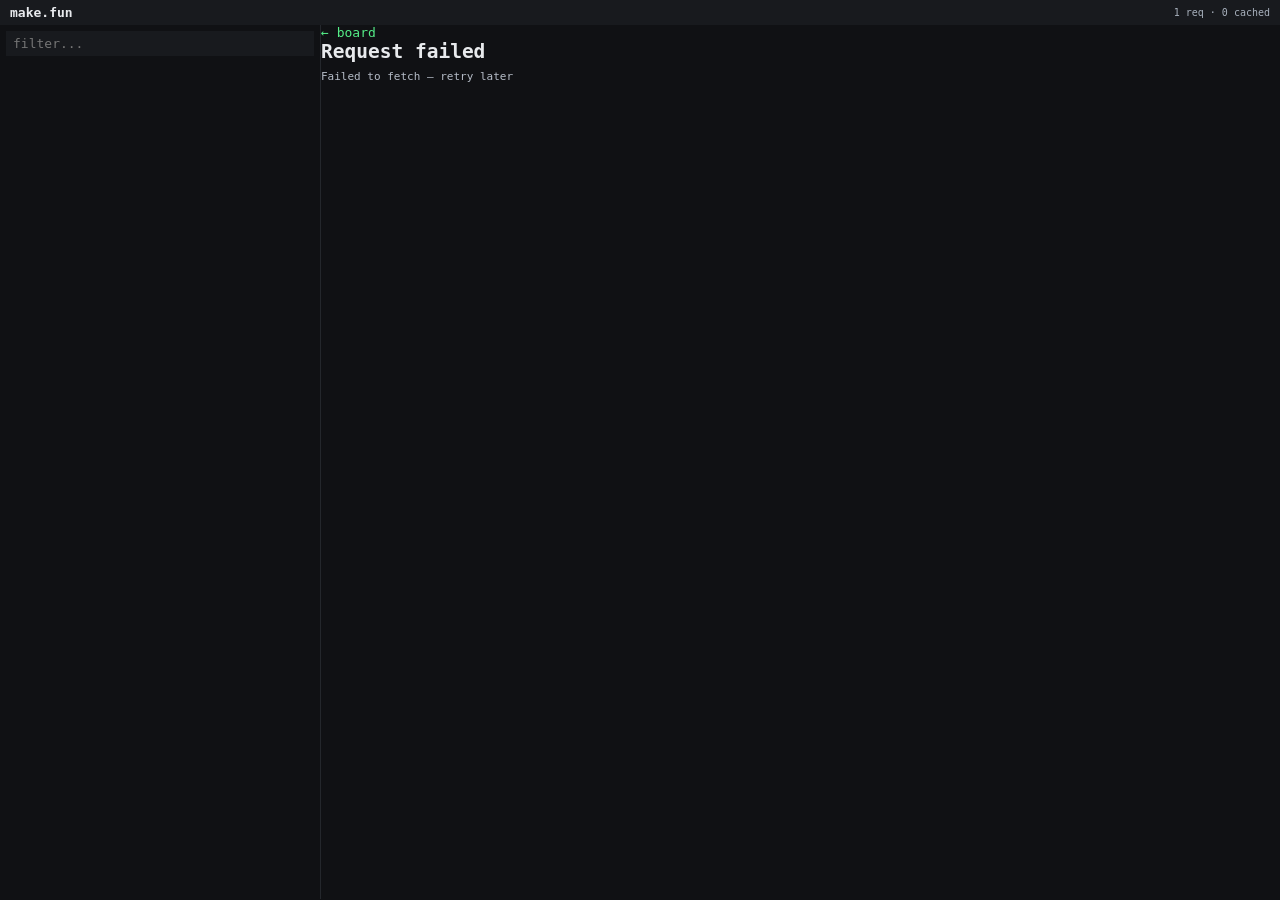
==== commit b570397e: "Rebuild as one inline file with rendered markdown, selection state and a cache meter" ====
--- a/app/index.html
+++ b/app/index.html
@@ -1,148 +1,142 @@
-<!doctype html><html lang=en><head><meta charset=utf-8><meta name=viewport content="width=device-width,initial-scale=1"><title>make.fun · board</title>
+<!doctype html>
+<html lang=en>
+<head>
+<meta charset=utf-8>
+<meta name=viewport content=width=device-width,initial-scale=1>
+<title>make.fun</title>
 <style>
-body{margin:0;height:100vh;display:grid;grid-template:46px 1fr/318px 1fr;overflow:hidden;background:#0a0c10;color:#e9eef4;font:14px/1.5 system-ui,sans-serif}
-a{color:inherit;text-decoration:none}[hidden]{display:none!important}
-header{grid-column:1/3;display:flex;justify-content:space-between;align-items:center;padding:0 12px;border-bottom:1px solid #20272f}
-#m{display:flex;gap:10px;font:10px monospace;color:#98a2af}
-#l{overflow-y:auto;overflow-x:hidden;border-right:1px solid #20272f}
-#f{display:block;width:calc(100% - 16px);margin:8px;padding:6px 7px;background:#05070a;border:1px solid #20272f;color:inherit}
-#r a{display:block;padding:9px 12px;border-bottom:1px solid #12171d}
-#r a:hover,#r a.o{background:#11161c}
-#r a>b{display:block;color:#e9eef4;font-size:13px;white-space:nowrap;overflow:hidden;text-overflow:ellipsis;padding-right:58px}
-#r i{float:right;font:11px monospace;color:#98a2af;font-style:normal}
-#r small{display:block;font:10px monospace;color:#98a2af;white-space:nowrap;overflow:hidden;text-overflow:ellipsis}
-#v>a,p{font:11px/1.7 monospace;color:#98a2af}
-#r small b{margin-right:4px}
-b,p b{color:#c9ff45}
-#v{overflow-y:auto;padding:16px 22px 40px}
-#l,#v{scrollbar-width:thin;scrollbar-color:#2a333d #0a0c10}
-h1{font-size:19px;margin:6px 0}
-p{margin:0 0 8px}
-.bt{display:inline-block;margin:2px 0 10px;padding:6px 10px;background:#c9ff45;color:#000;font:700 12px system-ui}
-.vh,.vr{display:grid;grid-template-columns:46px 1fr 110px 86px;align-items:center;padding:0 26px;font:11px monospace}
-.vh{height:24px;font-size:9px;text-transform:uppercase;color:#98a2af;border-bottom:1px solid #20272f}
-.vh span:nth-child(n+3),.vr span:nth-child(n+3){text-align:right}
-.vs{height:calc(100vh - 158px);overflow:auto;max-width:820px}
-.vr{height:34px;border-bottom:1px solid #141a21}
-@media(max-width:700px){body{grid-template:46px 1fr/1fr}body.det #l{display:none}body:not(.det) #v{display:none}}
+body{margin:0;background:#101114;color:#e8eaed;font:13px monospace}
+a{color:inherit;text-decoration:none}
+header,main,aside,#rows,#view,.m,.srow{display:flex}
+header{align-items:center;justify-content:space-between;padding:5px 10px;background:#181a1e}
+#meter{color:#a8b1bd;font-size:10px}
+main{height:calc(100vh - 26px)}
+aside{flex:0 0 320px;flex-direction:column;border-right:1px solid #24272c}
+#rows,#view{flex:1;flex-direction:column;overflow:auto}
+#rows,#view,.v{scrollbar-width:thin;scrollbar-color:#2a2f36 transparent}
+::-webkit-scrollbar{width:8px}
+::-webkit-scrollbar-thumb{background:#2a2f36;border-radius:4px}
+::-webkit-scrollbar-track{background:transparent}
+#q{margin:6px;padding:5px 7px;border:0;background:#181a1e;color:#e8eaed;font:inherit}
+.s,.m,.srow{color:#b6bdc8;font-size:11px}
+.row{padding:6px 10px;border-bottom:1px solid #24272c}
+.row.on{background:rgba(255,255,255,.12);border-left:2px solid #5e8;padding-left:8px}
+.row.on b{font-weight:600;color:#fff}
+.m{gap:6px;white-space:nowrap}
+.m span+span:before{content:"· ";color:#8a929e}
+.row b{display:block}
+h1{font-size:13px;margin:0}
+h2{margin:0 0 6px}
+.w,.cd,.back,summary,.srow a{color:#5e8}
+.srow{gap:8px;height:28px;padding:3px 10px;border-bottom:1px solid #24272c}
+.srow a{flex:1;overflow:hidden;text-overflow:ellipsis;white-space:nowrap}
+.v{height:60vh;overflow:auto}
+p{margin:0 0 8px;line-height:1.4}
+h3,h4{margin:12px 0 4px}
+h4{font-size:12px}
+ul{list-style:none;padding-left:11px}
+li:before{content:"· "}
+code{background:#1d2229}
+@media(max-width:700px){main{flex-direction:column;height:auto}aside{flex:0 0 auto;max-height:56vh;border:0}body.det aside{display:none}.back{display:inline-block}}
 </style>
-</head><body>
-<header><a href="#/">make<i>.</i>fun</a><div id=m><span>req <b id=q1>0</b></span><span>304 <b id=q2>0</b></span><span>cache <b id=q3>0</b></span></div></header>
-<aside id=l><input id=f placeholder="Filter title or slug"><div id=r></div></aside>
-<section id=v></section>
+</head>
+<body>
+<header>
+<h1>make.fun</h1>
+<span id=meter></span>
+</header>
+<main>
+<aside>
+<input id="q" placeholder=filter...>
+<div id="rows"></div>
+</aside>
+<section id="view"></section>
+</main>
 <script>
-const A='https://make.fun/api',M=new Map(),S={q:0,a:0,c:0},D=document,$=s=>D.querySelector(s),en=encodeURIComponent;
-const h=s=>(s==null?'':''+s).replace(/</g,'&lt;');
-const cd=d=>{const s=(Date.parse(d)-Date.now())/1e3|0,p=n=>('0'+n).slice(-2);return s<1?'closed':(s>86400?(s/86400|0)+'d ':'')+p(s%86400/3600|0)+':'+p(s%3600/60|0)+':'+p(s%60)};
-const N0=20;
-let B=[],cur='',R=new Map(),K=[],CD=[];
-const cnt=()=>{$('#q1').textContent=S.q;$('#q2').textContent=S.a;$('#q3').textContent=S.c};
+const $=s=>document.querySelector(s),V=$('#view'),R=$('#rows'),Q=$('#q'),M=$('#meter'),A='https://make.fun/api/';
+const F=15e3,NP=20,K=new Map(),N={r:0,c:0},S={n:new Map(),ls:0,k:0,g:0,a:''};
+const BK='<a class=back href="#/">← board</a>';
+const X=s=>(s==null?'':''+s).replace(/[&<]/g,c=>'&#'+c.charCodeAt(0)+';');
+const U=v=>v?'$'+v:'—';
+const WR=x=>x.values?.judge!=null?(x.values.judge/1e4).toFixed(2)+'%':'—';
+const LT=t=>{const n=(Date.parse(t)-Date.now())/1e3|0;if(n<1)return'closed';const d=n/86400|0,h=n%86400/3600|0,m=n%3600/60|0;return d?d+'d '+h+'h':h+'h '+('0'+m).slice(-2)+'m '+('0'+n%60).slice(-2)+'s'};
+const CD=t=>'<span class=cd data-t="'+t+'">'+LT(t)+'</span>';
+const J=a=>a.filter(Boolean).join(' · ');
+const PN=()=>M.textContent=N.r+' req · '+N.c+' cached';
+// Markdown: X() escapes the API text first, so the tags below are all the markup.
+const Z=(k,s)=>'<'+k+'>'+s+'</'+k+'>';
+const MD=t=>X(t||'')
+.replace(/^[ \t]*(#{1,6})\s+(.*)$/gm,(a,h,x)=>Z('h'+(h<'###'?3:4),x))
+.replace(/(?:^[ \t]*[-*]\s+.*\n?)+/gm,u=>Z('ul',u.trim().split('\n').map(l=>Z('li',l.trim().slice(2))).join('')))
+.replace(/^(?!<)(.+)$/gm,(a,x)=>Z('p',x)).replace(/\*\*([^*]+)\*\*/g,'<b>$1</b>').replace(/`([^`]+)`/g,'<code>$1</code>');
+async function F1(p){
+const u=A+p,h=K.get(u),n=Date.now();
+if(h&&n-h.t<F){N.c++;PN();return[h.body,h.src]}
+N.r++;PN();const r=await fetch(u,{headers:{Accept:'application/json'},cache:'no-cache'});
+if(!r.ok)throw Error(r.status);
+const b=await r.json();K.set(u,{body:b,t:n,src:n});PN();return[b,n]}
+function MT(k,g,h){if(S.k==k&&S.g==g)return;S.k=k;S.g=g;V.innerHTML=h;V.scrollTop=0}
+const MK=()=>{const r=document.createElement('a');r.className='row';r.innerHTML='<b></b><div class=m><span class=w></span><span></span><span class=cd></span></div>';return r};
+const HL=()=>{for(const[k,r]of S.n)r.classList.toggle('on',k==S.a)};
+const ORD=t=>{const n=Date.now(),f=x=>(x=Date.parse(x.deadline))>n?x:1e16-x;return t.slice().sort((a,b)=>f(a)-f(b))};
+function PR(r,x){const m=r.children[1],c=m.children[2];
+r.children[0].textContent=x.title;m.children[0].textContent=U(x.rewardAmount);
+m.children[1].textContent='pot '+U(x.potUsd)+' · '+x.submissionCount+' entries';
+c.dataset.t=x.deadline;c.textContent=LT(x.deadline);r.href='#/bounty/'+x.slug}
+function FT(){const q=Q.value.trim().toLowerCase();for(const r of R.children)r.hidden=!!q&&!r.textContent.toLowerCase().includes(q)}
+function FL(d){const t=ORD(d.items||[]),s=new Set();for(const x of t){s.add(x.slug);let r=S.n.get(x.slug);if(!r){r=MK();S.n.set(x.slug,r)}R.append(r);PR(r,x)}for(const[k,r]of S.n)if(!s.has(k)){r.remove();S.n.delete(k)}HL()}
+async function SY(){const[l,s]=await F1('competitions');if(S.ls!==s){FL(l);S.ls=s}return l}
 
-async function get(p){
-const u=A+p,c=M.get(u),n=Date.now();
-if(c&&n-c.t<8e3){S.c++;cnt();return c.b}
-const k={Accept:'application/json'};
-if(c&&c.e)k['If-None-Match']=c.e;
-if(c&&c.l)k['If-Modified-Since']=c.l;
-S.q++;cnt();
-const r=await fetch(u,{headers:k});
-if(r.status==304&&c){S.a++;c.t=n;cnt();return c.b}
-if(!r.ok)throw Error(r.status);
-const b=await r.json();
-M.set(u,{e:r.headers.get('ETag'),l:r.headers.get('Last-Modified'),b,t:n});
-return b
-}
+async function BD(){
+const d=await SY(),t=d.items||[],o=t.filter(x=>Date.parse(x.deadline)>Date.now()).sort((a,b)=>a.deadline.localeCompare(b.deadline));
+MT('',S.ls,'<h2>Board · '+o.length+' of '+t.length+' open</h2>'+
+o.slice(0,12).map(x=>'<div class=srow><a href="#/bounty/'+x.slug+'">'+X(x.title)+'</a>'+U(x.rewardAmount)+' · pot '+U(x.potUsd)+' · '+(x.entryFeeUsd?'fee '+U(x.entryFeeUsd):'free')+' · '+x.submissionCount+' entries</div>').join(''))}
 
-function paint(){
-const H=$('#r'),f=$('#f').value.trim().toLowerCase(),n=Date.now();
-K=[];
-for(const i of B){
-let r=R.get(i.slug);
-if(!r){
-const a=D.createElement('a');
-a.href='#/bounty/'+i.slug;
-a.innerHTML='<i></i><b></b><small><b></b><span></span></small>';
-R.set(i.slug,r={a,n:a.children[1],t:a.children[0],s:a.children[2].children})
-}
-r.a.dataset.l=Date.parse(i.deadline)>n?1:0;
-r.n.textContent=i.title||i.slug;
-r.t.textContent=cd(i.deadline);
-r.s[0].textContent='$'+i.rewardAmount;
-r.s[1].textContent='pot $'+(+(i.potUsd??i.rewardAmount))+(i.entryFeeUsd?' · fee $'+i.entryFeeUsd:' · free')+' · '+(i.submissionCount||0)+' in';
-r.d=i.deadline;H.append(r.a);K.push(r);
-r.a.hidden=!!f&&!(i.slug+' '+i.title).toLowerCase().includes(f)
-}
-}
+async function DT(q){
+const[d,s]=await F1('competitions/'+q);await SY();
+MT('b/'+q,s+':'+S.ls,BK+'<h2>'+X(d.title)+'</h2><p class=s>'+J(['reward '+U(d.rewardAmount),'pot '+U(d.potUsd),d.entryFeeUsd?'fee '+U(d.entryFeeUsd):'free',d.submissionCount+' entries',Date.parse(d.deadline)>Date.now()?'open':'closed',d.publishedAt.slice(5,10)+' → '+d.deadline.slice(5,10)])+'</p>'+
+((d.rewardsNow||[]).length?'<p class=s>'+J(d.rewardsNow.slice(0,5).map(r=>'#'+r.place+' '+U(r.amountUsd)))+'</p>':'')+
+(d.summary?'<p class=s>'+X(d.summary)+'</p>':'')+
+'<p class=s>closes in '+CD(d.deadline)+' <a href="#/bounty/'+q+'/leaderboard">leaderboard →</a></p>'+
+MD(d.description)+'<details><summary>rules</summary>'+MD(d.rules||'')+'</details>')}
 
-function vlist(d){
-const a=d.entries||[],N=20,H=34;
-const b=D.createElement('div');
-b.innerHTML='<div class=vh><span>#</span><span>handle</span><span>win rate</span><span>size</span></div><div class=vs><i></i>'+'<div class=vr><span></span><a></a><span></span><span></span></div>'.repeat(N)+'<i></i></div>';
-const sc=b.lastChild,RS=[...sc.querySelectorAll('.vr')];
-const draw=()=>{
-const t=Math.min(a.length-N,Math.max(0,sc.scrollTop/H|0));
-sc.firstChild.style.height=t*H+'px';
-sc.lastChild.style.height=Math.max(0,a.length-N-t)*H+'px';
-RS.forEach((r,i)=>{const v=a[t+i],c=r.children,q=v.display||{};
-r.hidden=!v;
-if(!v)return;
-c[0].textContent=v.rank||t+i+1;
-c[1].textContent=v.handle;c[1].href='#/u/'+en(v.handle||'');
-c[2].textContent=v.values.judge!=null?(v.values.judge/1e4).toFixed(1)+'%':(q[Object.keys(q)[0]]||'—');
-c[3].textContent=v.values.bytes!=null?(v.values.bytes>>10)+' KB':(q.size||'—')
-})};
-sc.onscroll=draw;draw();
-return b
-}
+async function LB(q){
+const[d,s]=await F1('competitions/'+q+'/leaderboard');await SY();
+const e=d.entries||[],n=e.length,w=Math.min(NP,n);
+MT('l/'+q,s+':'+q+':'+S.ls,'<a class=back href="#/bounty/'+q+'">← bounty</a><h2>'+X(d.title||'Leaderboard')+'</h2><p class=s>'+n+' entries · '+w+' rows in the DOM · spacers</p>'+
+'<div class=v></div>');
+const sc=V.querySelector('.v');
+sc.innerHTML='<div></div><div></div><div></div>';
+const sa=sc.children[0],bl=sc.children[1],sd=sc.children[2];
+bl.innerHTML='<div class=srow><span></span><a></a><span></span></div>'.repeat(w);
+const dr=()=>{const s0=Math.max(0,Math.min(sc.scrollTop/28|0,n-w));
+sa.style.height=s0*28+'px';sd.style.height=(n-s0-w)*28+'px';
+for(let j=0;j<w;j++){const i=s0+j,x=e[i],r=bl.children[j],z=r.children;
+if(r.dataset.i==''+i)continue;r.dataset.i=i;
+z[0].textContent='#'+x.rank;z[1].textContent='@'+x.handle;z[1].href='#/u/'+x.handle;z[2].textContent=WR(x)}};
+sc.onscroll=()=>requestAnimationFrame(dr);dr()}
 
-async function draw(){
-const p=location.hash.replace(/^#\/?/,'').split('/'),a=p[0],b=decodeURIComponent(p[1]||'');
-cur=!a?'board':a==='bounty'&&b?(p[2]==='leaderboard'?'lb':'bn'):a==='u'&&b?'pf':'404';
-D.body.classList.toggle('det',cur!=='board');
-for(const[k,r]of R)r.a.classList.toggle('o',k===b);
+async function PF(h){
+const l=await SY(),bs=new Set();let c=0,nw=null,rk=null,tt=0;
+for(const x of l.items||[])for(const y of x.submissions||[])if(y.hunter==h){c++;bs.add(x.slug);if(!nw||y.createdAt>nw[1].createdAt)nw=[x,y]}
+for(const[u,v]of K){if(!u.endsWith('/leaderboard'))continue;const z=(v.body.entries||[]).find(z=>z.handle==h);if(z){rk=z;tt=v.body.entries.length;break}}
+MT('u/'+h,S.ls+':'+h+':'+(rk?rk.rank:'-'),BK+'<h2>@'+X(h)+'</h2><p class=s>'+
+J([c+' entries',bs.size+' bounties',nw&&X(nw[0].title)+' '+X(nw[1].status||'')+' '+nw[1].createdAt.slice(5,16).replace('T',' '),rk&&'rank #'+rk.rank+' of '+tt,rk&&WR(rk)+' win rate',rk&&rk.judge&&rk.judge.wins+'W '+rk.judge.losses+'L '+rk.judge.draws+'D'])+'</p>')}
+
+function MS(h,m){MT(h,'x',BK+'<h2>'+h+'</h2><p class=s>'+m+'</p>')}
+
+async function RT(){
+const raw=decodeURIComponent(location.hash.replace(/^#\/?/,'')),p=raw.split('/');
+document.body.classList.toggle('det',raw!='');
+S.a=p[0]=='bounty'?p[1]||'':'';HL();
 window.__shotReady=false;
-let t='Not found',s='no route at '+h(location.hash||'#/')+' · try #/ or #/u/&lt;handle&gt;',f='',x='',v,dl,bh;
 try{
-if(cur==='board'){
-t='Bounty board';s=B.length+' bounties · '+B.filter(i=>Date.parse(i.deadline)>Date.now()).length+' open · pick one on the left';
-const sum=k=>B.reduce((q,i)=>q+(+i[k]||0),0);f='pot <b>$'+sum('potUsd').toLocaleString()+'</b> · entries <b>'+sum('submissionCount').toLocaleString()+'</b>'
-}else if(cur==='bn'){
-const d=await get('/competitions/'+en(b));
-t=h(d.title||b);s=h('ends '+String(d.deadline||'').slice(0,10)+(Date.parse(d.deadline)>Date.now()?' · open':' · closed'));
-f='reward <b>$'+d.rewardAmount+'</b> · pot <b>$'+d.potUsd+'</b> · fee <b>'+(d.entryFeeUsd?'$'+d.entryFeeUsd:'free')+'</b> · entries <b>'+d.submissionCount+'</b> · ends in <b id=cd>'+cd(d.deadline)+'</b>';
-x='<a class=bt href="#/bounty/'+en(b)+'/leaderboard">Leaderboard →</a><p>'+h(d.summary)+'</p>';dl=d.deadline
-}else if(cur==='lb'){
-const d=await get('/competitions/'+en(b)+'/leaderboard'),a0=d.entries||[];
-t='Leaderboard';s=h((d.competition||{}).title||b)+' · '+(d.entries||[]).length+' entries · '+(d.phase||{}).title+' · '+N0+' rows mounted';bh='#/bounty/'+en(b);v=vlist(d);x='<div id=t></div><p>'+a0.length+' entries · '+N0+' rows in the DOM · scroll to move the window</p>'
-}else if(cur==='pf'){
-const d=await get('/profiles/'+en(b)).catch(()=>({})),c=d.record||{},e=d.solutions||[];
-t=h(d.handle||b);s=h(d.bio||'public make.fun profile');
-f='bounties <b>'+(c.competitions_entered??'—')+'</b> · wins <b>'+(c.competitions_won??'—')+'</b>';
-x='<p>'+e.slice(0,6).map(y=>'<a href="#/bounty/'+en((y.competition||{}).slug||'')+'">'+h((y.competition||{}).title)+'</a>').join('<br>')+'</p>'
-}
-}catch(err){t='Could not load';s=h(err.message||'request failed')}
-const cv=$('#v');
-cv.innerHTML='<a href="'+(bh||'#/')+'">'+(bh?'← bounty':'← all bounties')+'</a><h1>'+t+'</h1><p>'+s+'</p>'+(f?'<p>'+f+'</p>':'')+x;
-cv.scrollTop=0;
-if(v)$('#t').append(v);
-if(dl)CD=[$('#cd'),dl];
-window.__shotReady=true
-}
-
-async function load(){
-try{
-const j=await get('/competitions');
-const n=Date.now();
-B=(j.items||[]).filter(x=>x&&x.slug).sort((x,y)=>(Date.parse(y.deadline)>n)-(Date.parse(x.deadline)>n)||Date.parse(x.deadline)-Date.parse(y.deadline));
-paint();
-if(cur==='board')draw()
-}catch(x){$('#f').placeholder='board failed: '+x.message}
-}
-
-$('#f').oninput=paint;
-onhashchange=draw;
-setInterval(()=>{for(const r of K)r.t.textContent=cd(r.d);if(CD[0])CD[0].textContent=cd(CD[1])},1e3);
-setInterval(load,45e3);
-cnt();draw();load();
+await (!raw?BD():p[0]=='bounty'&&p[1]&&p[2]=='leaderboard'?LB(p[1]):p[0]=='bounty'&&p[1]&&p.length==2?DT(p[1]):p[0]=='u'&&p[1]&&p.length==2?PF(p[1]):MS('Not found','"#/'+X(raw)+'" is no route: nothing fetched'))}catch(e){MS('Request failed',X(e&&e.message||e)+' — retry later')}
+window.__shotReady=true}
+setInterval(()=>{for(const e of document.querySelectorAll('[data-t]'))e.textContent=LT(e.dataset.t)},1e3);
+Q.addEventListener('input',FT);
+addEventListener('hashchange',RT);
+RT();
 </script>
-</body></html>+</body>
+</html>
